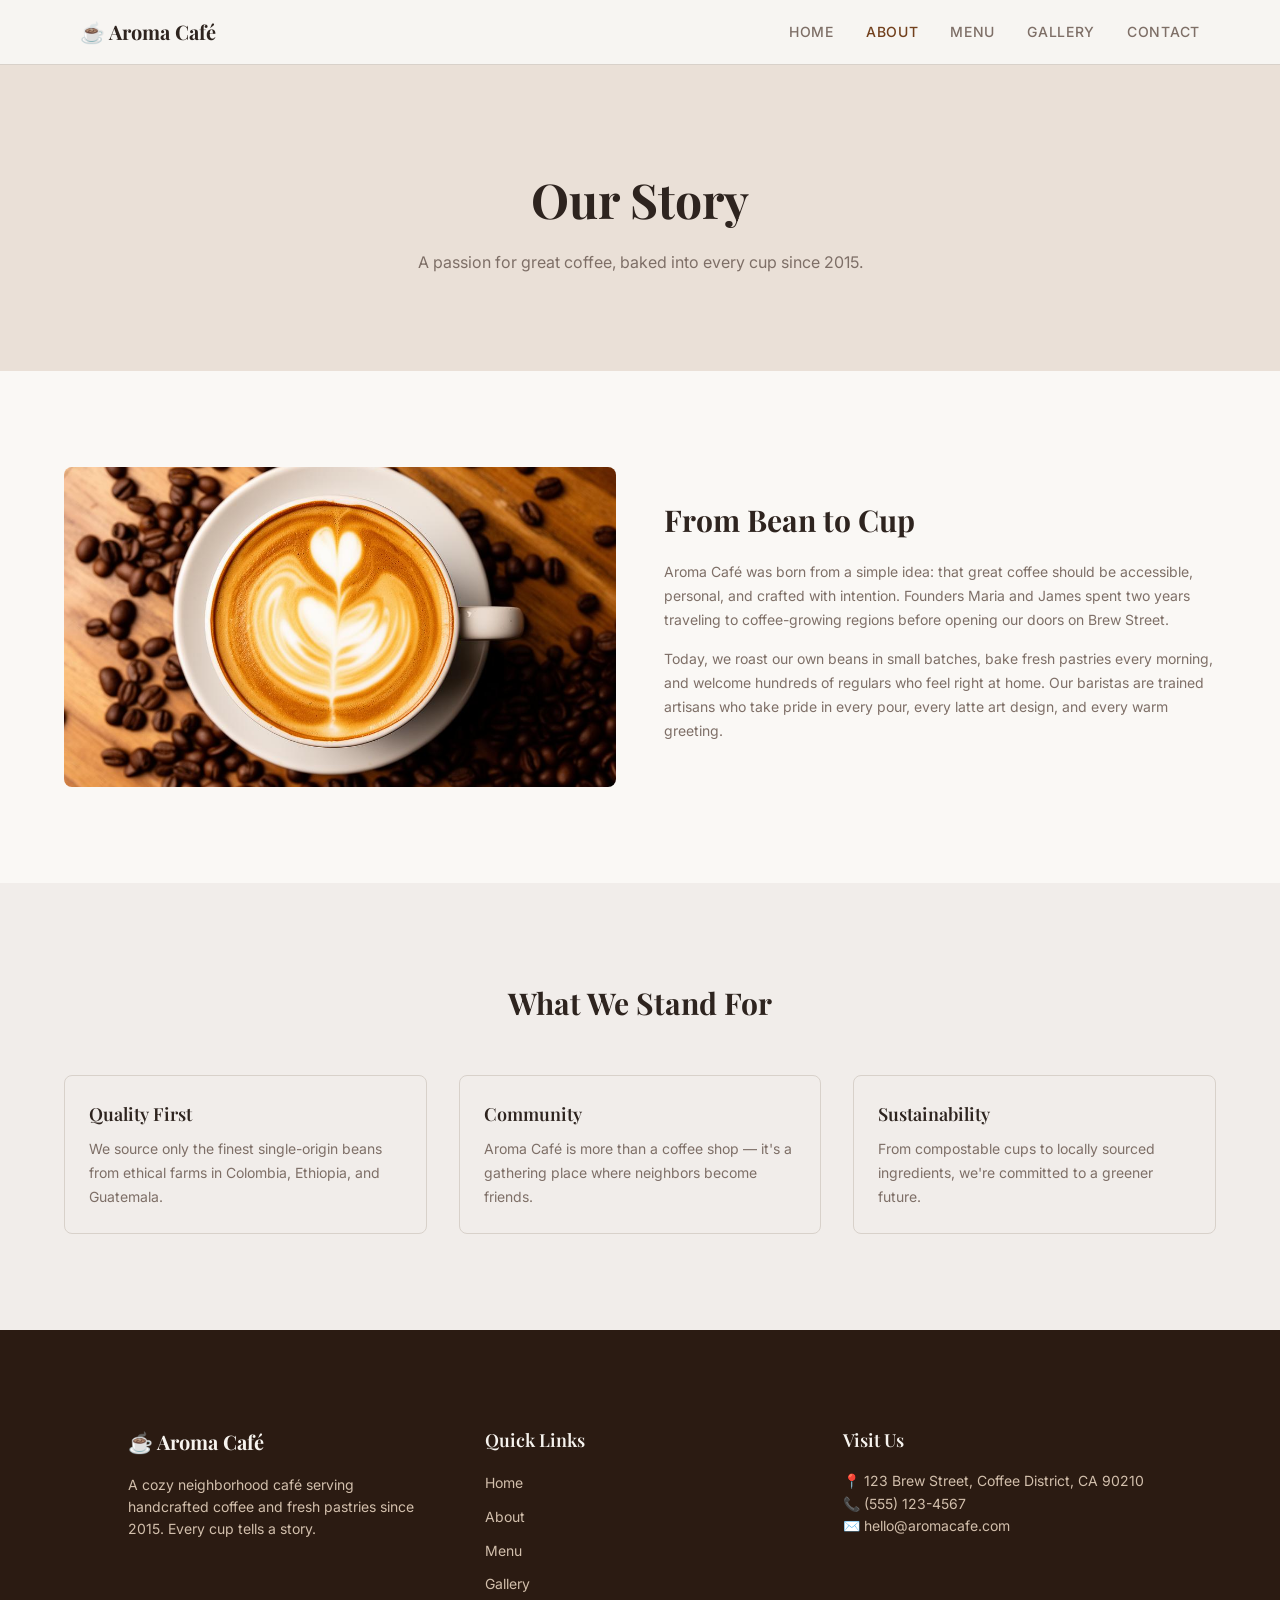
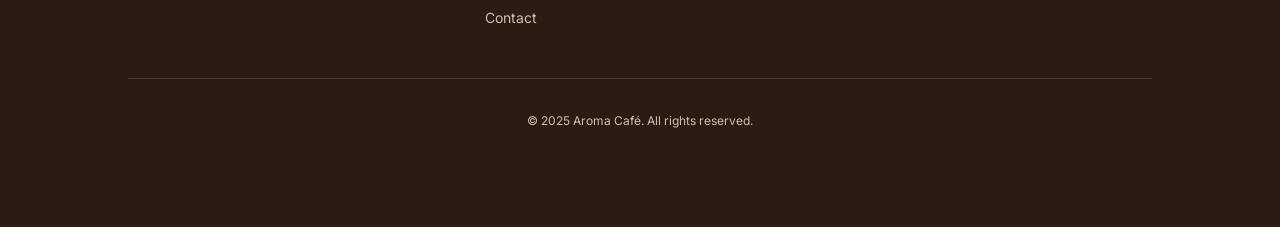
==== about.html @ 2c40b7cf "static-site" ====
<!DOCTYPE html>
<html lang="en">
<head>
  <meta charset="UTF-8" />
  <meta name="viewport" content="width=device-width, initial-scale=1.0" />
  <title>About — Aroma Café</title>
  <meta name="description" content="Learn about Aroma Café's story, values, and passion for great coffee since 2015." />
  <link rel="stylesheet" href="css/style.css" />
</head>
<body>

  <header class="navbar">
    <div class="container-narrow">
      <a href="index.html" class="navbar-brand">☕ Aroma Café</a>
      <nav class="navbar-links">
        <a href="index.html">Home</a>
        <a href="about.html">About</a>
        <a href="menu.html">Menu</a>
        <a href="gallery.html">Gallery</a>
        <a href="contact.html">Contact</a>
      </nav>
      <button class="hamburger" aria-label="Toggle menu"><span></span><span></span><span></span></button>
    </div>
    <nav class="mobile-menu">
      <a href="index.html">Home</a><a href="about.html">About</a><a href="menu.html">Menu</a><a href="gallery.html">Gallery</a><a href="contact.html">Contact</a>
    </nav>
  </header>

  <main>
    <section class="page-header section-padding">
      <h1>Our Story</h1>
      <p>A passion for great coffee, baked into every cup since 2015.</p>
    </section>

    <section class="section-padding" style="background: var(--warm-white);">
      <div class="container-narrow about-grid">
        <img src="img/about-cafe.jpg" alt="Latte art on a wooden table" />
        <div>
          <h2>From Bean to Cup</h2>
          <p>Aroma Café was born from a simple idea: that great coffee should be accessible, personal, and crafted with intention. Founders Maria and James spent two years traveling to coffee-growing regions before opening our doors on Brew Street.</p>
          <p>Today, we roast our own beans in small batches, bake fresh pastries every morning, and welcome hundreds of regulars who feel right at home. Our baristas are trained artisans who take pride in every pour, every latte art design, and every warm greeting.</p>
        </div>
      </div>
    </section>

    <section class="section-padding" style="background: var(--card);">
      <div class="container-narrow">
        <h2 class="text-center" style="font-size:1.875rem; font-weight:700; margin-bottom:3rem;">What We Stand For</h2>
        <div class="values-grid">
          <div class="value-card">
            <h3>Quality First</h3>
            <p>We source only the finest single-origin beans from ethical farms in Colombia, Ethiopia, and Guatemala.</p>
          </div>
          <div class="value-card">
            <h3>Community</h3>
            <p>Aroma Café is more than a coffee shop — it's a gathering place where neighbors become friends.</p>
          </div>
          <div class="value-card">
            <h3>Sustainability</h3>
            <p>From compostable cups to locally sourced ingredients, we're committed to a greener future.</p>
          </div>
        </div>
      </div>
    </section>
  </main>

  <footer>
    <div class="container-narrow section-padding">
      <div class="footer-grid">
        <div><div class="footer-brand">☕ Aroma Café</div><p>A cozy neighborhood café serving handcrafted coffee and fresh pastries since 2015. Every cup tells a story.</p></div>
        <div><h4>Quick Links</h4><ul><li><a href="index.html">Home</a></li><li><a href="about.html">About</a></li><li><a href="menu.html">Menu</a></li><li><a href="gallery.html">Gallery</a></li><li><a href="contact.html">Contact</a></li></ul></div>
        <div><h4>Visit Us</h4><div class="footer-contact-item">📍 123 Brew Street, Coffee District, CA 90210</div><div class="footer-contact-item">📞 (555) 123-4567</div><div class="footer-contact-item">✉️ hello@aromacafe.com</div></div>
      </div>
      <div class="footer-bottom"><p>© 2025 Aroma Café. All rights reserved.</p></div>
    </div>
  </footer>

  <script src="js/script.js"></script>
</body>
</html>
---- css/style.css ----
@import url('https://fonts.googleapis.com/css2?family=Playfair+Display:ital,wght@0,400;0,500;0,600;0,700;1,400;1,500&family=Inter:wght@300;400;500;600&display=swap');

/* ── Reset & Base ── */
*, *::before, *::after { box-sizing: border-box; margin: 0; padding: 0; }

:root {
  --background: hsl(30, 25%, 96%);
  --foreground: hsl(20, 20%, 15%);
  --card: hsl(30, 20%, 93%);
  --primary: hsl(25, 60%, 28%);
  --primary-fg: hsl(35, 30%, 95%);
  --secondary: hsl(30, 30%, 88%);
  --muted: hsl(20, 10%, 45%);
  --accent: hsl(25, 50%, 38%);
  --border: hsl(30, 15%, 82%);
  --cream: hsl(35, 40%, 92%);
  --warm-white: hsl(40, 30%, 97%);
  --espresso: hsl(20, 40%, 12%);
  --mocha: hsl(25, 35%, 22%);
  --latte: hsl(30, 30%, 75%);
  --caramel: hsl(30, 60%, 50%);
  --font-heading: 'Playfair Display', serif;
  --font-body: 'Inter', sans-serif;
  --radius: 0.5rem;
}

html { scroll-behavior: smooth; }
body { font-family: var(--font-body); background: var(--background); color: var(--foreground); line-height: 1.6; }
h1,h2,h3,h4,h5,h6 { font-family: var(--font-heading); }
a { text-decoration: none; color: inherit; }
img { max-width: 100%; display: block; }
ul { list-style: none; }
button { cursor: pointer; font-family: var(--font-body); }

/* ── Utilities ── */
.section-padding { padding: 4rem 1rem; }
.container-narrow { max-width: 72rem; margin: 0 auto; }
.text-center { text-align: center; }

/* ── Navbar ── */
.navbar {
  position: sticky; top: 0; z-index: 50;
  background: var(--background); border-bottom: 1px solid var(--border);
}
.navbar .container-narrow {
  display: flex; align-items: center; justify-content: space-between;
  padding: 1rem;
}
.navbar-brand { display: flex; align-items: center; gap: 0.5rem; font-family: var(--font-heading); font-size: 1.25rem; font-weight: 700; color: var(--foreground); }
.navbar-links { display: flex; gap: 2rem; }
.navbar-links a { font-size: 0.875rem; font-weight: 500; text-transform: uppercase; letter-spacing: 0.05em; color: var(--muted); transition: color .2s; }
.navbar-links a:hover, .navbar-links a.active { color: var(--primary); }
.hamburger { display: none; background: none; border: none; flex-direction: column; gap: 5px; padding: 4px; }
.hamburger span { display: block; width: 24px; height: 2px; background: var(--foreground); transition: transform .3s, opacity .3s; }
.mobile-menu { display: none; flex-direction: column; gap: 0.5rem; padding: 1rem; border-top: 1px solid var(--border); background: var(--background); }
.mobile-menu a { font-size: 0.875rem; font-weight: 500; text-transform: uppercase; letter-spacing: 0.05em; color: var(--muted); padding: 0.5rem 0; }
.mobile-menu a:hover, .mobile-menu a.active { color: var(--primary); }
.mobile-menu.open { display: flex; }

@media (max-width: 768px) {
  .navbar-links { display: none; }
  .hamburger { display: flex; }
}

/* ── Hero ── */
.hero { position: relative; height: 70vh; display: flex; align-items: center; justify-content: center; overflow: hidden; }
.hero img { position: absolute; inset: 0; width: 100%; height: 100%; object-fit: cover; }
.hero-overlay { position: absolute; inset: 0; background: rgba(20, 15, 10, 0.6); }
.hero-content { position: relative; z-index: 1; text-align: center; padding: 0 1rem; }
.hero-content h1 { font-size: 2.5rem; font-weight: 700; color: var(--primary-fg); margin-bottom: 1rem; }
.hero-content p { font-size: 1.125rem; color: var(--latte); max-width: 36rem; margin: 0 auto 2rem; }

@media (min-width: 768px) { .hero { height: 85vh; } .hero-content h1 { font-size: 3.75rem; } }

/* ── Buttons ── */
.btn { display: inline-block; font-size: 0.875rem; font-weight: 500; text-transform: uppercase; letter-spacing: 0.05em; padding: 0.75rem 2rem; border-radius: var(--radius); border: none; transition: background .2s, color .2s; }
.btn-primary { background: var(--primary); color: var(--primary-fg); }
.btn-primary:hover { background: var(--accent); }
.btn-light { background: var(--warm-white); color: var(--foreground); }
.btn-light:hover { background: var(--cream); }

/* ── Features Grid ── */
.features { background: var(--warm-white); }
.features h2 { font-size: 1.875rem; font-weight: 700; margin-bottom: 3rem; }
.features-grid { display: grid; grid-template-columns: 1fr; gap: 2rem; }
.feature-card { text-align: center; background: var(--card); padding: 2rem; border-radius: var(--radius); }
.feature-icon { display: inline-flex; align-items: center; justify-content: center; width: 3.5rem; height: 3.5rem; border-radius: 50%; background: hsla(25, 60%, 28%, 0.1); color: var(--primary); margin-bottom: 1rem; font-size: 1.5rem; }
.feature-card h3 { font-size: 1.25rem; font-weight: 600; margin-bottom: 0.5rem; }
.feature-card p { font-size: 0.875rem; color: var(--muted); }

@media (min-width: 768px) { .features-grid { grid-template-columns: repeat(3, 1fr); } .features h2 { font-size: 2.25rem; } }

/* ── CTA Section ── */
.cta { background: var(--primary); color: var(--primary-fg); text-align: center; }
.cta h2 { font-size: 1.875rem; font-weight: 700; margin-bottom: 1rem; }
.cta p { color: var(--latte); max-width: 32rem; margin: 0 auto 2rem; }

@media (min-width: 768px) { .cta h2 { font-size: 2.25rem; } }

/* ── Page Header ── */
.page-header { background: var(--secondary); text-align: center; }
.page-header h1 { font-size: 2.25rem; font-weight: 700; }
.page-header p { font-size: 1rem; color: var(--muted); margin-top: 0.75rem; max-width: 36rem; margin-left: auto; margin-right: auto; }

@media (min-width: 768px) { .page-header h1 { font-size: 3rem; } }

/* ── About ── */
.about-grid { display: grid; grid-template-columns: 1fr; gap: 3rem; align-items: center; }
.about-grid img { border-radius: var(--radius); width: 100%; height: 20rem; object-fit: cover; }
.about-grid h2 { font-size: 1.5rem; font-weight: 700; margin-bottom: 1rem; }
.about-grid p { font-size: 0.875rem; color: var(--muted); line-height: 1.7; margin-bottom: 1rem; }
.values-grid { display: grid; grid-template-columns: 1fr; gap: 2rem; }
.value-card { border: 1px solid var(--border); border-radius: var(--radius); padding: 1.5rem; }
.value-card h3 { font-size: 1.125rem; font-weight: 600; margin-bottom: 0.5rem; }
.value-card p { font-size: 0.875rem; color: var(--muted); line-height: 1.7; }

@media (min-width: 768px) {
  .about-grid { grid-template-columns: 1fr 1fr; }
  .about-grid h2 { font-size: 1.875rem; }
  .values-grid { grid-template-columns: repeat(3, 1fr); }
}

/* ── Menu ── */
.menu-tabs { display: flex; flex-wrap: wrap; justify-content: center; gap: 0.75rem; margin-bottom: 3rem; }
.menu-tab { font-size: 0.875rem; font-weight: 500; text-transform: uppercase; letter-spacing: 0.05em; padding: 0.5rem 1.5rem; border-radius: 9999px; border: 1px solid var(--border); background: transparent; color: var(--muted); transition: all .2s; }
.menu-tab:hover { border-color: var(--primary); color: var(--primary); }
.menu-tab.active { background: var(--primary); color: var(--primary-fg); border-color: var(--primary); }
.menu-grid { display: grid; grid-template-columns: 1fr; gap: 1.5rem; max-width: 56rem; margin: 0 auto; }
.menu-category { display: none; }
.menu-category.active { display: grid; grid-template-columns: 1fr; gap: 1.5rem; }
.menu-item { display: flex; justify-content: space-between; align-items: flex-start; padding: 1.25rem; background: var(--card); border-radius: var(--radius); border: 1px solid var(--border); }
.menu-item-info h3 { font-size: 1.125rem; font-weight: 600; }
.menu-item-info p { font-size: 0.875rem; color: var(--muted); margin-top: 0.25rem; }
.menu-item-price { font-family: var(--font-heading); font-size: 1.125rem; font-weight: 700; color: var(--primary); margin-left: 1rem; white-space: nowrap; }

@media (min-width: 768px) { .menu-category.active { grid-template-columns: 1fr 1fr; } }

/* ── Gallery ── */
.gallery-grid { display: grid; grid-template-columns: repeat(2, 1fr); gap: 1rem; }
.gallery-grid img { width: 100%; height: 16rem; object-fit: cover; border-radius: var(--radius); transition: transform .3s; }
.gallery-grid img:hover { transform: scale(1.03); }

@media (min-width: 768px) { .gallery-grid { grid-template-columns: repeat(3, 1fr); } .gallery-grid img { height: 20rem; } }

/* ── Contact ── */
.contact-grid { display: grid; grid-template-columns: 1fr; gap: 3rem; }
.contact-form label { display: block; font-size: 0.875rem; font-weight: 500; margin-bottom: 0.375rem; }
.contact-form input,
.contact-form textarea {
  width: 100%; padding: 0.625rem 0.75rem; border: 1px solid var(--border); border-radius: var(--radius);
  font-family: var(--font-body); font-size: 0.875rem; background: var(--background); color: var(--foreground);
  transition: border-color .2s;
}
.contact-form input:focus, .contact-form textarea:focus { outline: none; border-color: var(--primary); }
.contact-form textarea { min-height: 8rem; resize: vertical; }
.form-group { margin-bottom: 1.25rem; }
.contact-info h3 { font-size: 1.25rem; font-weight: 600; margin-bottom: 1rem; }
.contact-info-item { display: flex; align-items: flex-start; gap: 0.75rem; font-size: 0.875rem; color: var(--muted); margin-bottom: 1rem; }
.contact-info-item strong { color: var(--foreground); }
.form-success { background: hsl(140, 40%, 92%); color: hsl(140, 50%, 25%); padding: 1rem; border-radius: var(--radius); text-align: center; font-size: 0.875rem; margin-bottom: 1rem; }

@media (min-width: 768px) { .contact-grid { grid-template-columns: 1fr 1fr; } }

/* ── Footer ── */
footer { background: var(--espresso); color: var(--primary-fg); }
.footer-grid { display: grid; grid-template-columns: 1fr; gap: 3rem; }
.footer-brand { display: flex; align-items: center; gap: 0.5rem; font-family: var(--font-heading); font-size: 1.25rem; font-weight: 700; margin-bottom: 1rem; }
footer p, footer span, footer a { font-size: 0.875rem; color: var(--latte); }
footer a:hover { color: var(--primary-fg); }
footer h4 { font-family: var(--font-heading); font-size: 1.125rem; font-weight: 600; color: var(--primary-fg); margin-bottom: 1rem; }
footer ul { display: flex; flex-direction: column; gap: 0.5rem; }
.footer-contact-item { display: flex; align-items: flex-start; gap: 0.5rem; font-size: 0.875rem; color: var(--latte); }
.footer-bottom { margin-top: 3rem; padding-top: 2rem; border-top: 1px solid hsla(30, 30%, 75%, 0.2); text-align: center; }
.footer-bottom p { font-size: 0.75rem; }

@media (min-width: 768px) {
  .footer-grid { grid-template-columns: repeat(3, 1fr); }
  .section-padding { padding: 6rem 2rem; }
}
@media (min-width: 1024px) { .section-padding { padding: 6rem 4rem; } }
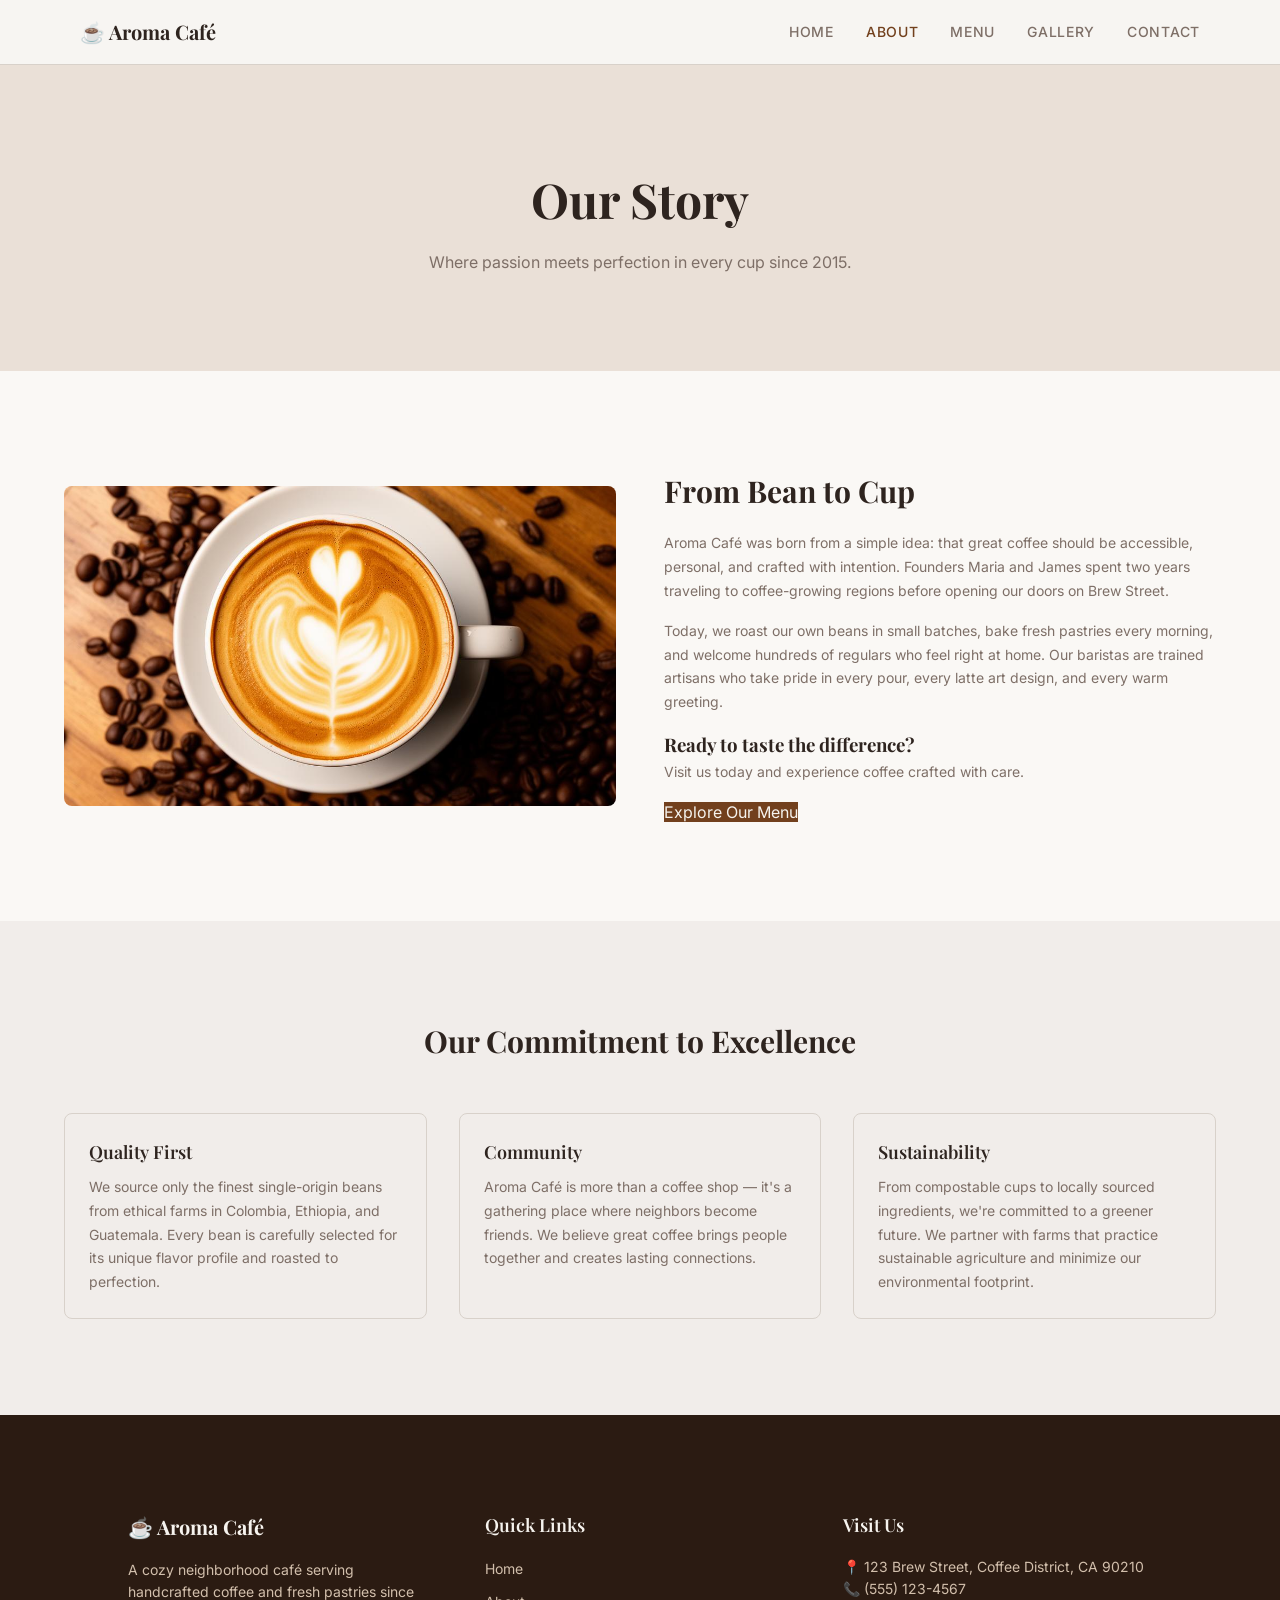
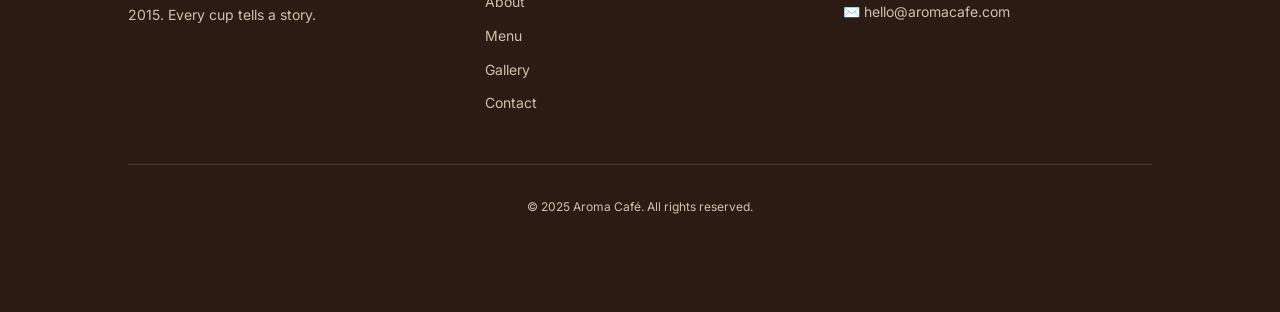
==== commit 5513beab: "Am imbunatatit cu ajutorul lui Cline , About, Menu si Liusu Andreea tot cu Cline a lucrat" ====
--- a/about.html
+++ b/about.html
@@ -29,7 +29,7 @@
   <main>
     <section class="page-header section-padding">
       <h1>Our Story</h1>
-      <p>A passion for great coffee, baked into every cup since 2015.</p>
+      <p>Where passion meets perfection in every cup since 2015.</p>
     </section>
 
     <section class="section-padding" style="background: var(--warm-white);">
@@ -39,25 +39,30 @@
           <h2>From Bean to Cup</h2>
           <p>Aroma Café was born from a simple idea: that great coffee should be accessible, personal, and crafted with intention. Founders Maria and James spent two years traveling to coffee-growing regions before opening our doors on Brew Street.</p>
           <p>Today, we roast our own beans in small batches, bake fresh pastries every morning, and welcome hundreds of regulars who feel right at home. Our baristas are trained artisans who take pride in every pour, every latte art design, and every warm greeting.</p>
+          <div class="cta-box">
+            <h3>Ready to taste the difference?</h3>
+            <p>Visit us today and experience coffee crafted with care.</p>
+            <a href="menu.html" class="btn-primary">Explore Our Menu</a>
+          </div>
         </div>
       </div>
     </section>
 
     <section class="section-padding" style="background: var(--card);">
       <div class="container-narrow">
-        <h2 class="text-center" style="font-size:1.875rem; font-weight:700; margin-bottom:3rem;">What We Stand For</h2>
+        <h2 class="text-center" style="font-size:1.875rem; font-weight:700; margin-bottom:3rem;">Our Commitment to Excellence</h2>
         <div class="values-grid">
           <div class="value-card">
             <h3>Quality First</h3>
-            <p>We source only the finest single-origin beans from ethical farms in Colombia, Ethiopia, and Guatemala.</p>
+            <p>We source only the finest single-origin beans from ethical farms in Colombia, Ethiopia, and Guatemala. Every bean is carefully selected for its unique flavor profile and roasted to perfection.</p>
           </div>
           <div class="value-card">
             <h3>Community</h3>
-            <p>Aroma Café is more than a coffee shop — it's a gathering place where neighbors become friends.</p>
+            <p>Aroma Café is more than a coffee shop — it's a gathering place where neighbors become friends. We believe great coffee brings people together and creates lasting connections.</p>
           </div>
           <div class="value-card">
             <h3>Sustainability</h3>
-            <p>From compostable cups to locally sourced ingredients, we're committed to a greener future.</p>
+            <p>From compostable cups to locally sourced ingredients, we're committed to a greener future. We partner with farms that practice sustainable agriculture and minimize our environmental footprint.</p>
           </div>
         </div>
       </div>
--- a/css/style.css
+++ b/css/style.css
@@ -1,4 +1,36 @@
 @import url('https://fonts.googleapis.com/css2?family=Playfair+Display:ital,wght@0,400;0,500;0,600;0,700;1,400;1,500&family=Inter:wght@300;400;500;600&display=swap');
+
+/* ── Skip Link ── */
+.skip-link {
+  position: absolute;
+  top: -40px;
+  left: 6px;
+  background: var(--primary);
+  color: var(--primary-fg);
+  padding: 8px;
+  text-decoration: none;
+  border-radius: var(--radius);
+  z-index: 9999;
+  font-size: 0.875rem;
+  font-weight: 500;
+  transition: top 0.3s ease-in-out;
+}
+.skip-link:focus {
+  top: 6px;
+}
+
+/* ── Screen Reader Only ── */
+.sr-only {
+  position: absolute;
+  width: 1px;
+  height: 1px;
+  padding: 0;
+  margin: -1px;
+  overflow: hidden;
+  clip: rect(0, 0, 0, 0);
+  white-space: nowrap;
+  border: 0;
+}
 
 /* ── Reset & Base ── */
 *, *::before, *::after { box-sizing: border-box; margin: 0; padding: 0; }
